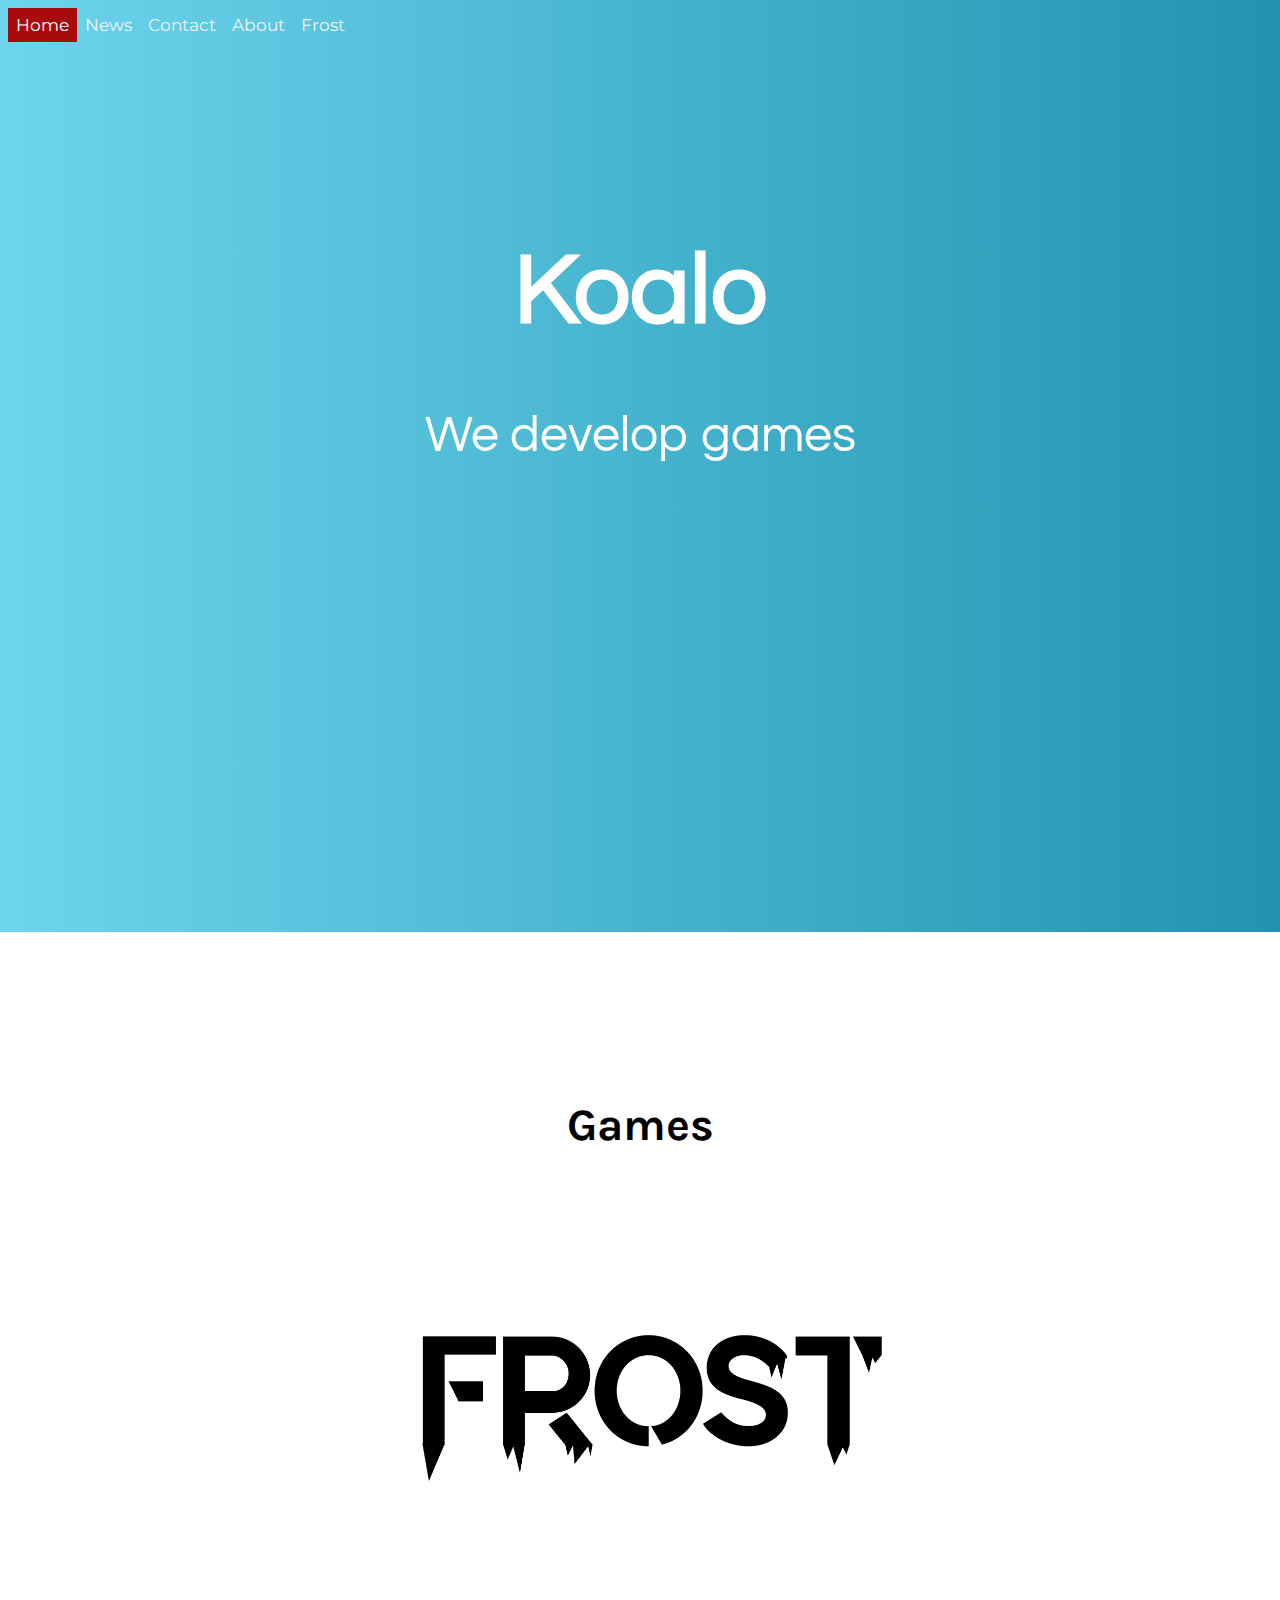
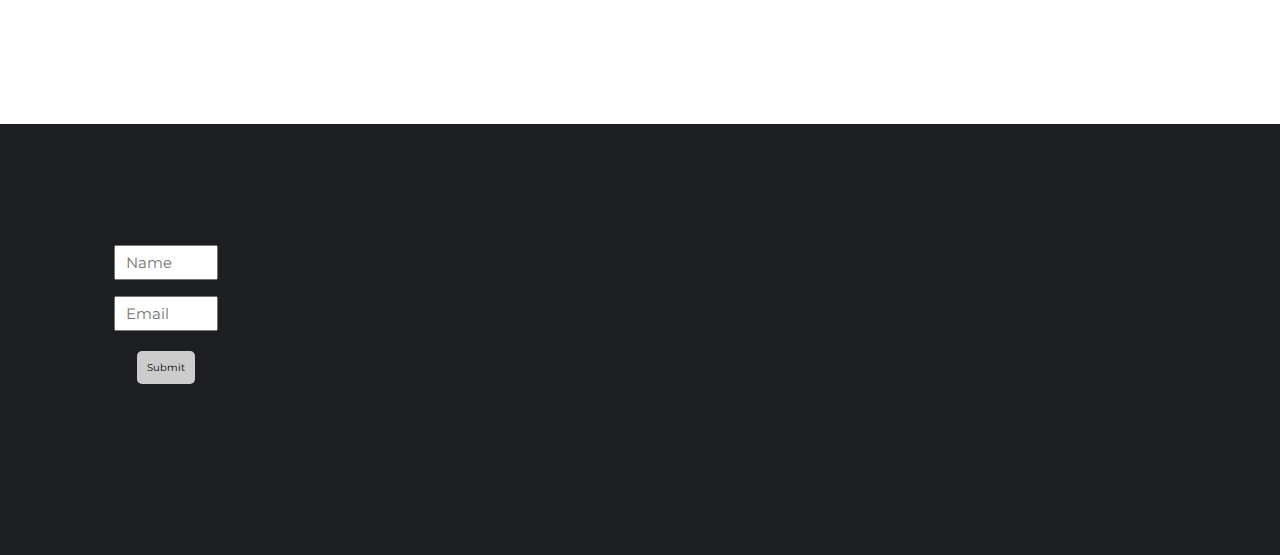
==== index.html @ 5f4abe74 "some more changes" ====
<!doctype html>
<html>
<head>
<meta charset="utf-8">
<title>Koalo</title>
<link rel="stylesheet" type="text/css" href="main.css">
<link href="https://fonts.googleapis.com/css?family=Karla|Montserrat|PT+Sans|Muli|Kanit|Questrial" rel="stylesheet">
<link rel="icon" 
      type="image/png" 
      href="KoalaLogoWhite.png">
</head>

<body>
 <!--

Hey you, yeh you, I see ya. Have a great day. Then again, if you're reading comments on this website, are you having a great day? Hmmmmm. Maybe buy the game? Just a thought
It's cool if you don't, but check it out here: [insert steam website]. Thanks, have a great day! (◕‿◕) 




🤗
 -->
 
		<div class="topnav">
				
				<a class="active" href="#home">Home</a>
				<a href="#news">News</a>
				<a href="#contact">Contact</a>
				<a href="#about">About</a>
				<a href="frost.html">Frost</a>
				
			  </div>
			  
<!--Banner Start-->
<section id="banner">
	
		<div class="inner">
		<h1 id="title">Koalo</h1>
			<p id="desc">We develop games</p>
		
			</div>
	</section>
	
	
	


<!--Main-->
	<div id="main">
			<!DOCTYPE html>
<html>
<head>
<meta name="viewport" content="width=device-width, initial-scale=1">
<style>
* {
  box-sizing: border-box;
}

/* Create four equal columns that floats next to each other */
.column {
  float: left;
  width: 25%;
  padding: 10px;
  height: 300px; /* Should be removed. Only for demonstration */
}

/* Clear floats after the columns */
.row:after {
  content: "";
  display: table;
  clear: both;
}
</style>
</head>
<body>

<h2>Games</h2>

<img src="FrostLogo.png" alt="Frost.png" style="width:512px;height:512px;">

  </div>
</div>

</body>
</html>

		
	</div>
	
	

	

	
		  <br>
			
			<!--Main-->
			
	<div id="other">
		
			<style>
					* {
						box-sizing: border-box;
					}
					
					/* Create four equal columns that floats next to each other */
					.column {
						float: left;
						width: 25%;
						padding: 10px;
						height: 300px; /* Should be removed. Only for demonstration */
					}
					
					/* Clear floats after the columns */
					.row:after {
						content: "";
						display: table;
						clear: both;
					}
					</style>
					</head>
					<body>
					
				
					
					<div class="row">
						<div class="column">
								<form action="/action_page.php">
								
									<input type="text" name="firstname" placeholder="Name">
									<br>
								
									<input type="text" name="lastname" placeholder="Email">
									<br><br>
									<input type="submit" value="Submit">
								</form> 
						</div>
						
								
							
						</div>
					</div>
		</div>
		
		
	
	
</body>
</html>
---- main.css ----
@charset "utf-8";
/* CSS Document */

body {
background: #2193b0; /* fallback for old browsers */
  background: -webkit-linear-gradient(to left, #2193b0, #6dd5ed); /* Chrome 10-25, Safari 5.1-6 */
  background: linear-gradient(to left, #2193b0, #6dd5ed); /* W3C, IE 10+/ Edge, Firefox 16+, Chrome 26+, Opera 12+, Safari 7+ */
}

#banner {
			-moz-align-items: center;
		-webkit-align-items: center;
		-ms-align-items: center;
		align-items: center;
		display: -moz-flex;
		display: -webkit-flex;
		display: -ms-flex;
		display: flex;
		-moz-justify-content: center;
		-webkit-justify-content: center;
		-ms-justify-content: center;
		justify-content: center;
		padding: 0em 4em 6em 4em;
		min-height: 100vh;
		background-image: url("../../images/banner.jpg");
		background-position: center;
		background-size: cover;
		background-repeat: no-repeat;
		border-top: 0;
		position: relative;
		text-align: center;
		font-size: 50px;
		color: white;
    font-family: 'Questrial', sans-serif;

		overflow: hidden;
	  
}

#main {
    padding: 4em 0 2em 0;
    align-self: center;
    background-color: white;
    color: black;
	/*	min-height: 10px; */
  box-sizing: border-box;
	font-family: 'Karla', sans-serif;
	color: black;
	font-size: 30px;
	text-align: center;
  
  outline: 10px solid white;
  
  margin: 0 auto;

		/*widows: 100px;*/
		align-content: center;
	
	
	
	}

		@media screen and (max-width: 736px) {

			#main {
				padding: 3em 0 1em 0;
				
			}

		

			@media screen and (max-width: 480px) {

				#main .inner {
					width: 95%;
				}

			}

	
	
	}

  #other {
    padding: 4em 0 2em 0;
    align-self: center;
    background-color: #1d1e21;
  
    color: white;
	/*	min-height: 10px; */
  box-sizing: border-box;
	font-family: 'Karla', sans-serif;
	color: white;
	font-size: 10px;
	text-align: center;
  
  outline: 63px solid #1d1e21;
  
  margin: 0 auto;

		/*widows: 100px;*/
		align-content: center;
	
	
	
	}

		@media screen and (max-width: 736px) {

			#main {
				padding: 3em 0 1em 0;
				
			}

		

			@media screen and (max-width: 480px) {

				#other .inner {
					width: 95%;
				}
       
			}

	
	
	}
#games {
	font-family: 'Karla', sans-serif;
	color: black;
	font-size: 30px;
	text-align: center;
	
	
	
}

#footer {
  font-family: 'Karla', sans-serif;
	color: white;
	font-size: 15px;
	text-align: center;
}
.main {
	
}
.inner {
  -webkit-animation-name: bounceInUp;
  animation-name: bounceInUp;
  -webkit-animation-duration: 1s;
  animation-duration: 1s;
  -webkit-animation-fill-mode: both;
  animation-fill-mode: both;
  }
  @-webkit-keyframes bounceInUp {
  0%, 60%, 75%, 90%, 100% {
  -webkit-transition-timing-function: cubic-bezier(0.215, 0.610, 0.355, 1.000);
  transition-timing-function: cubic-bezier(0.215, 0.610, 0.355, 1.000);
  }
  0% {
  opacity: 0;
  -webkit-transform: translate3d(0, 3000px, 0);
  transform: translate3d(0, 3000px, 0);
  }
  60% {
  opacity: 1;
  -webkit-transform: translate3d(0, -20px, 0);
  transform: translate3d(0, -20px, 0);
  }
  75% {
  -webkit-transform: translate3d(0, 10px, 0);
  transform: translate3d(0, 10px, 0);
  }
  90% {
  -webkit-transform: translate3d(0, -5px, 0);
  transform: translate3d(0, -5px, 0);
  }
  100% {
  -webkit-transform: translate3d(0, 0, 0);
  transform: translate3d(0, 0, 0);
  }
  }
  @keyframes bounceInUp {
  0%, 60%, 75%, 90%, 100% {
  -webkit-transition-timing-function: cubic-bezier(0.215, 0.610, 0.355, 1.000);
  transition-timing-function: cubic-bezier(0.215, 0.610, 0.355, 1.000);
  }
  0% {
  opacity: 0;
  -webkit-transform: translate3d(0, 3000px, 0);
  transform: translate3d(0, 3000px, 0);
  }
  60% {
  opacity: 1;
  -webkit-transform: translate3d(0, -20px, 0);
  transform: translate3d(0, -20px, 0);
  }
  75% {
  -webkit-transform: translate3d(0, 10px, 0);
  transform: translate3d(0, 10px, 0);
  }
  90% {
  -webkit-transform: translate3d(0, -5px, 0);
  transform: translate3d(0, -5px, 0);
  }
  100% {
  -webkit-transform: translate3d(0, 0, 0);
  transform: translate3d(0, 0, 0);
  }
  }

/* Add a black background color to the top navigation */
.topnav {
  
  overflow: hidden;
}

/* Style the links inside the navigation bar */
.topnav a {
  float: left;
  color: #f2f2f2;
  text-align: center;
  padding: 7px 8px;
  text-decoration: none;
  font-size: 17px;
  font-family: 'Montserrat', sans-serif;
}

/* Change the color of links on hover */
.topnav a:hover {
  
}

/* Add a color to the active/current link */
.topnav a.active {
  background-color: #a80b0b;
  color: white;
}

/*login section lel*/
/* Add a black background color to the top navigation */
.login {
  
  overflow: hidden;
}

/* Style the links inside the navigation bar */
.login a {
  float: right;
  color: #f2f2f2;
  text-align: center;
  padding: 7px 8px;
  text-decoration: none;
  font-size: 17px;
  font-family: 'Montserrat', sans-serif;
}

/* Change the color of links on hover */
.login a:hover {
  
}

/* Add a color to the active/current link */
.login a.active {
  background-color: #a80b0b;
  color: white;
}

input[type=text] {
  width: 35%;
  padding: 6px 10px;
  margin: 8px 0;
  box-sizing: border-box;
  text-align: center;
  font-family: 'Montserrat', sans-serif;
  font-size: 15px;
  text-align: left;
}

input[type=submit] {

  padding:10px 10px; 
  background:#ccc; 
  border:0 none;
  cursor:pointer;
  -webkit-border-radius: 5px;
  border-radius: 5px; 
  font-size: 10px;
   font-family: 'Montserrat', sans-serif;

}

#fname {
  font-family: 'Montserrat', sans-serif;
  font-size: 15px;
}


/*** Works on common browsers ***/
::selection {
  background-color: #272a2d;
  color: white;
}

/*** Mozilla based browsers ***/
::-moz-selection {
  background-color: #272a2d;
  color: #fff;
}

/***For Other Browsers ***/
::-o-selection {
  background-color: #272a2d;
  color: #fff;
}

::-ms-selection {
  background-color: #272a2d;
  color: #fff;
}

/*** For Webkit ***/
::-webkit-selection {
  background-color: #272a2d;
  color: #fff;
}
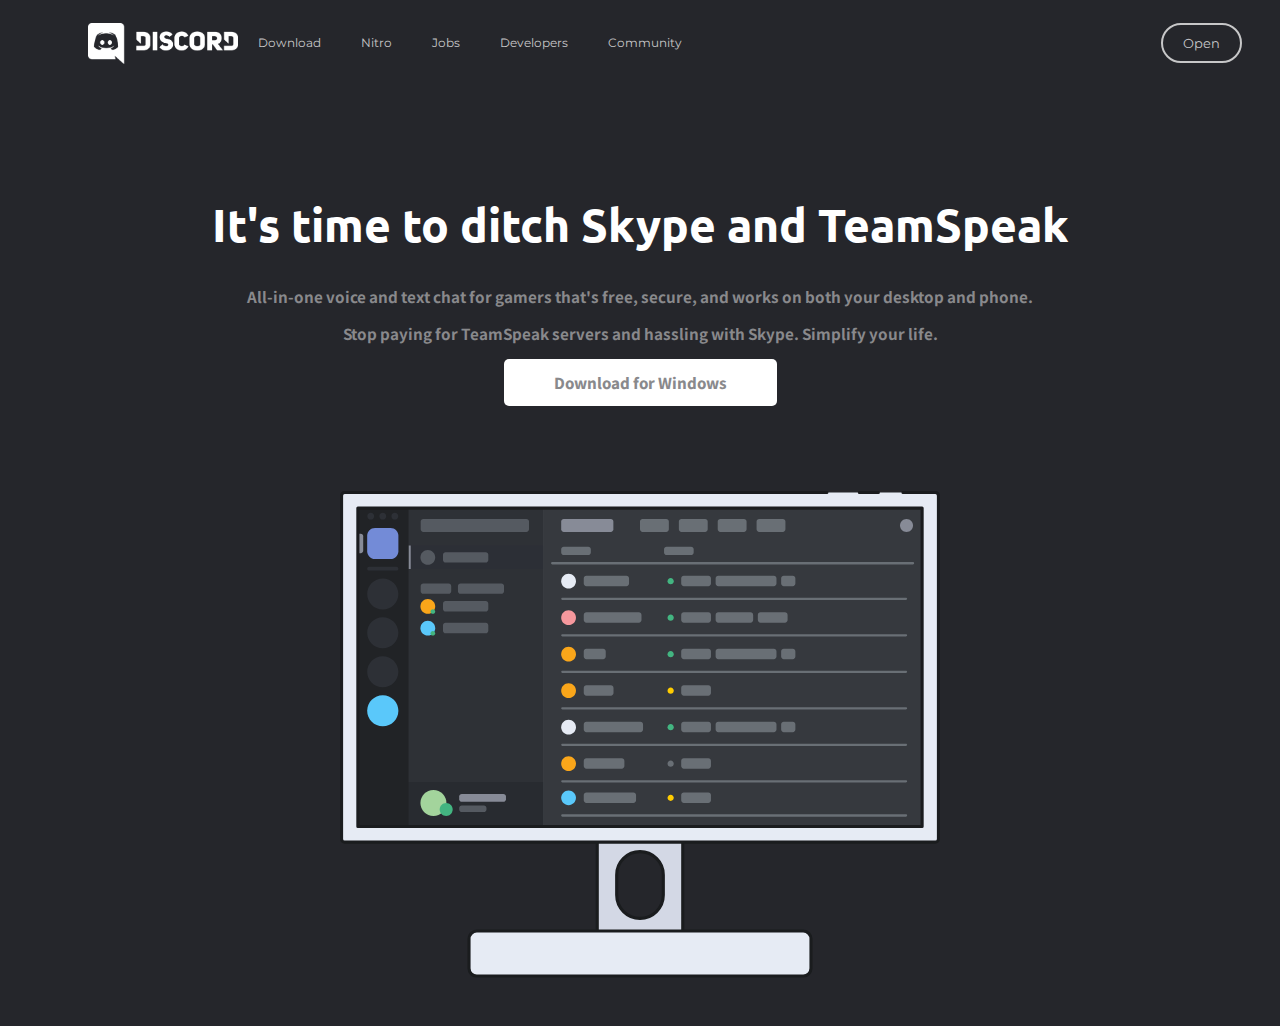
==== commit f9b9cccd: "Literally New Website" ====
--- a/index.html
+++ b/index.html
@@ -1,150 +1,108 @@
-<!doctype html>
-<html>
-<head>
-<meta charset="utf-8">
-<title>Koalo</title>
-<link rel="stylesheet" type="text/css" href="main.css">
-<link href="https://fonts.googleapis.com/css?family=Karla|Montserrat|PT+Sans|Muli|Kanit|Questrial" rel="stylesheet">
-<link rel="icon" 
-      type="image/png" 
-      href="KoalaLogoWhite.png">
-</head>
-
-<body>
- <!--
-
-Hey you, yeh you, I see ya. Have a great day. Then again, if you're reading comments on this website, are you having a great day? Hmmmmm. Maybe buy the game? Just a thought
-It's cool if you don't, but check it out here: [insert steam website]. Thanks, have a great day! (◕‿◕) 
-
-
-
-
-🤗
- -->
- 
-		<div class="topnav">
-				
-				<a class="active" href="#home">Home</a>
-				<a href="#news">News</a>
-				<a href="#contact">Contact</a>
-				<a href="#about">About</a>
-				<a href="frost.html">Frost</a>
-				
-			  </div>
-			  
-<!--Banner Start-->
-<section id="banner">
-	
-		<div class="inner">
-		<h1 id="title">Koalo</h1>
-			<p id="desc">We develop games</p>
-		
-			</div>
-	</section>
-	
-	
-	
-
-
-<!--Main-->
-	<div id="main">
-			<!DOCTYPE html>
-<html>
-<head>
-<meta name="viewport" content="width=device-width, initial-scale=1">
-<style>
-* {
-  box-sizing: border-box;
-}
-
-/* Create four equal columns that floats next to each other */
-.column {
-  float: left;
-  width: 25%;
-  padding: 10px;
-  height: 300px; /* Should be removed. Only for demonstration */
-}
-
-/* Clear floats after the columns */
-.row:after {
-  content: "";
-  display: table;
-  clear: both;
-}
-</style>
-</head>
-<body>
-
-<h2>Games</h2>
-
-<img src="FrostLogo.png" alt="Frost.png" style="width:512px;height:512px;">
-
-  </div>
-</div>
-
-</body>
-</html>
-
-		
-	</div>
-	
-	
-
-	
-
-	
-		  <br>
-			
-			<!--Main-->
-			
-	<div id="other">
-		
-			<style>
-					* {
-						box-sizing: border-box;
-					}
-					
-					/* Create four equal columns that floats next to each other */
-					.column {
-						float: left;
-						width: 25%;
-						padding: 10px;
-						height: 300px; /* Should be removed. Only for demonstration */
-					}
-					
-					/* Clear floats after the columns */
-					.row:after {
-						content: "";
-						display: table;
-						clear: both;
-					}
-					</style>
-					</head>
-					<body>
-					
-				
-					
-					<div class="row">
-						<div class="column">
-								<form action="/action_page.php">
-								
-									<input type="text" name="firstname" placeholder="Name">
-									<br>
-								
-									<input type="text" name="lastname" placeholder="Email">
-									<br><br>
-									<input type="submit" value="Submit">
-								</form> 
-						</div>
-						
-								
-							
-						</div>
-					</div>
-		</div>
-		
-		
-	
-	
-</body>
-</html>
+<!DOCTYPE html>
+<html lang="en">
+<head>
+    <meta charset="UTF-8">
+    <meta name="viewport" content="width=device-width, initial-scale=1.0">
+    <link rel="stylesheet" href="https://use.fontawesome.com/releases/v5.8.2/css/all.css" integrity="sha384-oS3vJWv+0UjzBfQzYUhtDYW+Pj2yciDJxpsK1OYPAYjqT085Qq/1cq5FLXAZQ7Ay" crossorigin="anonymous">
+    <link rel="stylesheet" type="text/css" href="main.css">
+    <link href="https://fonts.googleapis.com/css?family=Ubuntu:500|Montserrat|Noto+Sans+KR:100,300" rel="stylesheet">
+		<meta http-equiv="X-UA-Compatible" content="ie=edge">
+		<link rel="icon" 
+      type="image/png" 
+      href="icon-discord.png">
+    <title>Discord Clone </title>
+</head>
+<body>
+
+    <!--Header-->
+    
+    <div class="topnav">
+        
+            <img class="logo" src="discord.png" alt="Discord Logo">
+            <a class="active" href="#download">Download</a>
+            <a href="#nitro">Nitro</a>
+            <a href="#jobs">Jobs</a>
+            <a href="#developers">Developers</a>
+						<a href="#community">Community</a>
+						
+            <button class="open">Open</button>
+            <i class="fab fa-instagram"></i>
+            <i class="fab fa-facebook-square"></i>
+						<i class="fab fa-twitter"></i>
+						<a class="icon" onclick="myFunction()">
+							<i class="fa fa-bars"></i>
+            
+            
+          </div>
+
+    <!--Banner Start-->
+<section class="banner">
+	
+		<div class="inner">
+		<h1>It's time to ditch Skype and TeamSpeak</h1>
+			
+		
+			</div>
+	</section>
+	
+	
+<!--Main-->
+	<div class="main">
+		
+		
+		
+		
+		<h3>All-in-one voice and text chat for gamers 
+            that's free, secure, and works on both your desktop and phone.</h3>
+						<h3> Stop paying for TeamSpeak servers and hassling with Skype. Simplify your life.</h3>
+						<div class="downbtn">
+                <button class="download">Download for Windows</button>
+            </div>
+            
+            
+            <img class="desktop" src="Desktop.svg" alt="Discord Logo">
+            
+	</div>
+	
+	<br>
+	<br>
+	
+
+	
+	<style>
+			* {
+			  box-sizing: border-box;
+			}
+			
+			/* Create three equal columns that floats next to each other */
+			.column {
+			  float: left;
+			  width: 33.33%;
+			  padding: 1px;
+			  outline: 26px solid rgb(169, 226, 11);
+			  text-align: center;
+			  font-family: 'Montserrat', sans-serif;
+			  height: 540px; /* Should be removed. Only for demonstration */
+			}
+			
+			/* Clear floats after the columns */
+			.row:after {
+			  content: "";
+			  display: table;
+			  clear: both;
+			}
+			
+			/* Responsive layout - makes the three columns stack on top of each other instead of next to each other */
+			@media screen and (max-width: 600px) {
+			  .column {
+				width: 100%;
+			  }
+			}
+			</style>
+			</head>
+			<body>
+					
+			
+			
+</body>
+</html>--- a/main.css
+++ b/main.css
@@ -1,336 +1,195 @@
-@charset "utf-8";
-/* CSS Document */
-
-body {
-background: #2193b0; /* fallback for old browsers */
-  background: -webkit-linear-gradient(to left, #2193b0, #6dd5ed); /* Chrome 10-25, Safari 5.1-6 */
-  background: linear-gradient(to left, #2193b0, #6dd5ed); /* W3C, IE 10+/ Edge, Firefox 16+, Chrome 26+, Opera 12+, Safari 7+ */
-}
-
-#banner {
-			-moz-align-items: center;
-		-webkit-align-items: center;
-		-ms-align-items: center;
-		align-items: center;
-		display: -moz-flex;
-		display: -webkit-flex;
-		display: -ms-flex;
-		display: flex;
-		-moz-justify-content: center;
-		-webkit-justify-content: center;
-		-ms-justify-content: center;
-		justify-content: center;
-		padding: 0em 4em 6em 4em;
-		min-height: 100vh;
-		background-image: url("../../images/banner.jpg");
-		background-position: center;
-		background-size: cover;
-		background-repeat: no-repeat;
-		border-top: 0;
-		position: relative;
-		text-align: center;
-		font-size: 50px;
-		color: white;
-    font-family: 'Questrial', sans-serif;
-
-		overflow: hidden;
-	  
-}
-
-#main {
-    padding: 4em 0 2em 0;
-    align-self: center;
-    background-color: white;
-    color: black;
-	/*	min-height: 10px; */
-  box-sizing: border-box;
-	font-family: 'Karla', sans-serif;
-	color: black;
-	font-size: 30px;
-	text-align: center;
-  
-  outline: 10px solid white;
-  
-  margin: 0 auto;
-
-		/*widows: 100px;*/
-		align-content: center;
-	
-	
-	
-	}
-
-		@media screen and (max-width: 736px) {
-
-			#main {
-				padding: 3em 0 1em 0;
-				
-			}
-
-		
-
-			@media screen and (max-width: 480px) {
-
-				#main .inner {
-					width: 95%;
-				}
-
-			}
-
-	
-	
-	}
-
-  #other {
-    padding: 4em 0 2em 0;
-    align-self: center;
-    background-color: #1d1e21;
-  
-    color: white;
-	/*	min-height: 10px; */
-  box-sizing: border-box;
-	font-family: 'Karla', sans-serif;
-	color: white;
-	font-size: 10px;
-	text-align: center;
-  
-  outline: 63px solid #1d1e21;
-  
-  margin: 0 auto;
-
-		/*widows: 100px;*/
-		align-content: center;
-	
-	
-	
-	}
-
-		@media screen and (max-width: 736px) {
-
-			#main {
-				padding: 3em 0 1em 0;
-				
-			}
-
-		
-
-			@media screen and (max-width: 480px) {
-
-				#other .inner {
-					width: 95%;
-				}
-       
-			}
-
-	
-	
-	}
-#games {
-	font-family: 'Karla', sans-serif;
-	color: black;
-	font-size: 30px;
-	text-align: center;
-	
-	
-	
-}
-
-#footer {
-  font-family: 'Karla', sans-serif;
-	color: white;
-	font-size: 15px;
-	text-align: center;
-}
-.main {
-	
-}
-.inner {
-  -webkit-animation-name: bounceInUp;
-  animation-name: bounceInUp;
-  -webkit-animation-duration: 1s;
-  animation-duration: 1s;
-  -webkit-animation-fill-mode: both;
-  animation-fill-mode: both;
-  }
-  @-webkit-keyframes bounceInUp {
-  0%, 60%, 75%, 90%, 100% {
-  -webkit-transition-timing-function: cubic-bezier(0.215, 0.610, 0.355, 1.000);
-  transition-timing-function: cubic-bezier(0.215, 0.610, 0.355, 1.000);
-  }
-  0% {
-  opacity: 0;
-  -webkit-transform: translate3d(0, 3000px, 0);
-  transform: translate3d(0, 3000px, 0);
-  }
-  60% {
-  opacity: 1;
-  -webkit-transform: translate3d(0, -20px, 0);
-  transform: translate3d(0, -20px, 0);
-  }
-  75% {
-  -webkit-transform: translate3d(0, 10px, 0);
-  transform: translate3d(0, 10px, 0);
-  }
-  90% {
-  -webkit-transform: translate3d(0, -5px, 0);
-  transform: translate3d(0, -5px, 0);
-  }
-  100% {
-  -webkit-transform: translate3d(0, 0, 0);
-  transform: translate3d(0, 0, 0);
-  }
-  }
-  @keyframes bounceInUp {
-  0%, 60%, 75%, 90%, 100% {
-  -webkit-transition-timing-function: cubic-bezier(0.215, 0.610, 0.355, 1.000);
-  transition-timing-function: cubic-bezier(0.215, 0.610, 0.355, 1.000);
-  }
-  0% {
-  opacity: 0;
-  -webkit-transform: translate3d(0, 3000px, 0);
-  transform: translate3d(0, 3000px, 0);
-  }
-  60% {
-  opacity: 1;
-  -webkit-transform: translate3d(0, -20px, 0);
-  transform: translate3d(0, -20px, 0);
-  }
-  75% {
-  -webkit-transform: translate3d(0, 10px, 0);
-  transform: translate3d(0, 10px, 0);
-  }
-  90% {
-  -webkit-transform: translate3d(0, -5px, 0);
-  transform: translate3d(0, -5px, 0);
-  }
-  100% {
-  -webkit-transform: translate3d(0, 0, 0);
-  transform: translate3d(0, 0, 0);
-  }
-  }
-
-/* Add a black background color to the top navigation */
-.topnav {
-  
-  overflow: hidden;
-}
-
-/* Style the links inside the navigation bar */
-.topnav a {
-  float: left;
-  color: #f2f2f2;
-  text-align: center;
-  padding: 7px 8px;
-  text-decoration: none;
-  font-size: 17px;
-  font-family: 'Montserrat', sans-serif;
-}
-
-/* Change the color of links on hover */
-.topnav a:hover {
-  
-}
-
-/* Add a color to the active/current link */
-.topnav a.active {
-  background-color: #a80b0b;
-  color: white;
-}
-
-/*login section lel*/
-/* Add a black background color to the top navigation */
-.login {
-  
-  overflow: hidden;
-}
-
-/* Style the links inside the navigation bar */
-.login a {
-  float: right;
-  color: #f2f2f2;
-  text-align: center;
-  padding: 7px 8px;
-  text-decoration: none;
-  font-size: 17px;
-  font-family: 'Montserrat', sans-serif;
-}
-
-/* Change the color of links on hover */
-.login a:hover {
-  
-}
-
-/* Add a color to the active/current link */
-.login a.active {
-  background-color: #a80b0b;
-  color: white;
-}
-
-input[type=text] {
-  width: 35%;
-  padding: 6px 10px;
-  margin: 8px 0;
-  box-sizing: border-box;
-  text-align: center;
-  font-family: 'Montserrat', sans-serif;
-  font-size: 15px;
-  text-align: left;
-}
-
-input[type=submit] {
-
-  padding:10px 10px; 
-  background:#ccc; 
-  border:0 none;
-  cursor:pointer;
-  -webkit-border-radius: 5px;
-  border-radius: 5px; 
-  font-size: 10px;
-   font-family: 'Montserrat', sans-serif;
-
-}
-
-#fname {
-  font-family: 'Montserrat', sans-serif;
-  font-size: 15px;
-}
-
-
-/*** Works on common browsers ***/
-::selection {
-  background-color: #272a2d;
-  color: white;
-}
-
-/*** Mozilla based browsers ***/
-::-moz-selection {
-  background-color: #272a2d;
-  color: #fff;
-}
-
-/***For Other Browsers ***/
-::-o-selection {
-  background-color: #272a2d;
-  color: #fff;
-}
-
-::-ms-selection {
-  background-color: #272a2d;
-  color: #fff;
-}
-
-/*** For Webkit ***/
-::-webkit-selection {
-  background-color: #272a2d;
-  color: #fff;
-}
-
-
-
-
-
-
-
-
-
-
+body {
+    background-color: #25262b;
+}
+
+.logo {
+
+    width: 150px;
+    height: auto;
+    float:left; 
+     margin:0;
+     
+}
+/* Add a black background color to the top navigation */
+.topnav {
+    padding-top: 15px;
+    padding-right: 30px;
+    padding-bottom: 50px;
+    padding-left: 80px;
+    overflow: hidden;
+  }
+  
+  /* Style the links inside the navigation bar */
+  .topnav a {
+      float: left;
+  padding: 20px;
+  padding-top: 20px;
+  padding-left: 20px;
+    color: #c7c7c8;
+    text-align: center;
+    padding: 12px 20px;
+    text-decoration: none;
+    font-size: 12px;
+    font-family: 'Montserrat', sans-serif;
+  }
+  
+  /* Change the color of links on hover */
+  .topnav a:hover {
+    color: white;
+    transition: ease-in: 0.4s;
+    -webkit-transition: ease-in 0.4ss;
+  }
+  .fa-twitter {
+    float: right;
+    padding-top: 10px;
+    color: white;
+    font-size: 20px;
+}
+.fa-facebook-square {
+    padding-left: 20px;
+    padding-top: 10px;
+    float: right;
+    color: white;
+    font-size: 20px;
+}
+.fa-instagram {
+    padding-left: 20px;
+    padding-right: 20px;
+    padding-top: 10px;
+    float: right;
+    color: white;
+    font-size: 20px;
+}
+  
+.open {
+    padding-top: 10px;
+    
+    padding-left: 20px;
+    justify-content: center;
+    padding-bottom: 10px;
+    padding-left: 20px;
+    padding-right: 20px;
+    outline: none;
+    cursor: pointer;
+    border-radius: 20px;
+    border: solid #c7c7c8 2px;
+    background-color: transparent;
+    color: #c7c7c8;
+    font-family: 'Montserrat', sans-serif;
+    float: right;
+}
+
+#title {
+    color: white;
+    text-align: center;
+    padding-top: 50px;
+}
+
+.banner {
+    color: white;
+    padding-top: 50px;
+    text-align: center;
+    justify-content: center;
+    font-size: 23px;
+    font-family: 'Ubuntu', sans-serif;
+}
+.main {
+    color: rgb(137,137,140);
+    justify-content: center;
+    text-align: center;
+    padding-top: -50px;
+    
+    
+    font-family: 'Noto Sans KR', sans-serif;
+    font-size: 13px;
+
+    
+}
+.desktop {
+
+    width: 600px;
+    height: auto;
+    padding-top: 85px;
+    align-content: center; 
+     margin:0;
+     
+}
+.download {
+    background-color: white;
+    padding-top: 13px;
+    padding-bottom: 13px;
+    padding-left: 50px;
+    padding-right: 50px;
+    border-radius: 5px;
+    outline: none;
+    cursor: pointer;
+    border: none;
+    font-family: 'Noto Sans KR', sans-serif;
+    font-weight: 800;
+    font-size: 15px;
+    color: rgb(137,137,140);
+}
+
+.downbtn {
+   
+}
+.opendsc {
+    background-color: rgb(114,136,218);
+    padding-top: 13px;
+    padding-bottom: 13px;
+    padding-left: 50px;
+    padding-right: 50px;
+    border-radius: 5px;
+    outline: none;
+    cursor: pointer;
+    border: none;
+    font-family: 'Noto Sans KR', sans-serif;
+    font-weight: 800;
+    font-size: 15px;
+    color: white;
+}
+.openbtn {
+    padding-left: 300px;
+    padding-top: -80px;
+}
+@media screen and (max-width: 800px) {
+    .main {
+      width: 100%; /* The width is 100%, when the viewport is 800px or smaller */
+    }
+  }
+  @media screen and (max-width: 800px) {
+    .desktop {
+      width: 100%; /* The width is 100%, when the viewport is 800px or smaller */
+    }
+  }
+  @media screen and (max-width: 800px) {
+    .topnav {
+      width: 100%; /* The width is 100%, when the viewport is 800px or smaller */
+    }
+  }
+  .topnav .icon {
+    display: none;
+  }
+  @media screen and (max-width: 600px) {
+    .topnav a:not(:first-child) {display: none;}
+    .topnav a.icon {
+      float: right;
+      display: block;
+    }
+  }
+  
+  /* The "responsive" class is added to the topnav with JavaScript when the user clicks on the icon. This class makes the topnav look good on small screens (display the links vertically instead of horizontally) */
+  @media screen and (max-width: 600px) {
+    .topnav.responsive {position: relative;}
+    .topnav.responsive a.icon {
+      position: absolute;
+      right: 0;
+      top: 0;
+    }
+    .topnav.responsive a {
+      float: none;
+      display: block;
+      text-align: left;
+    }
+  }
+  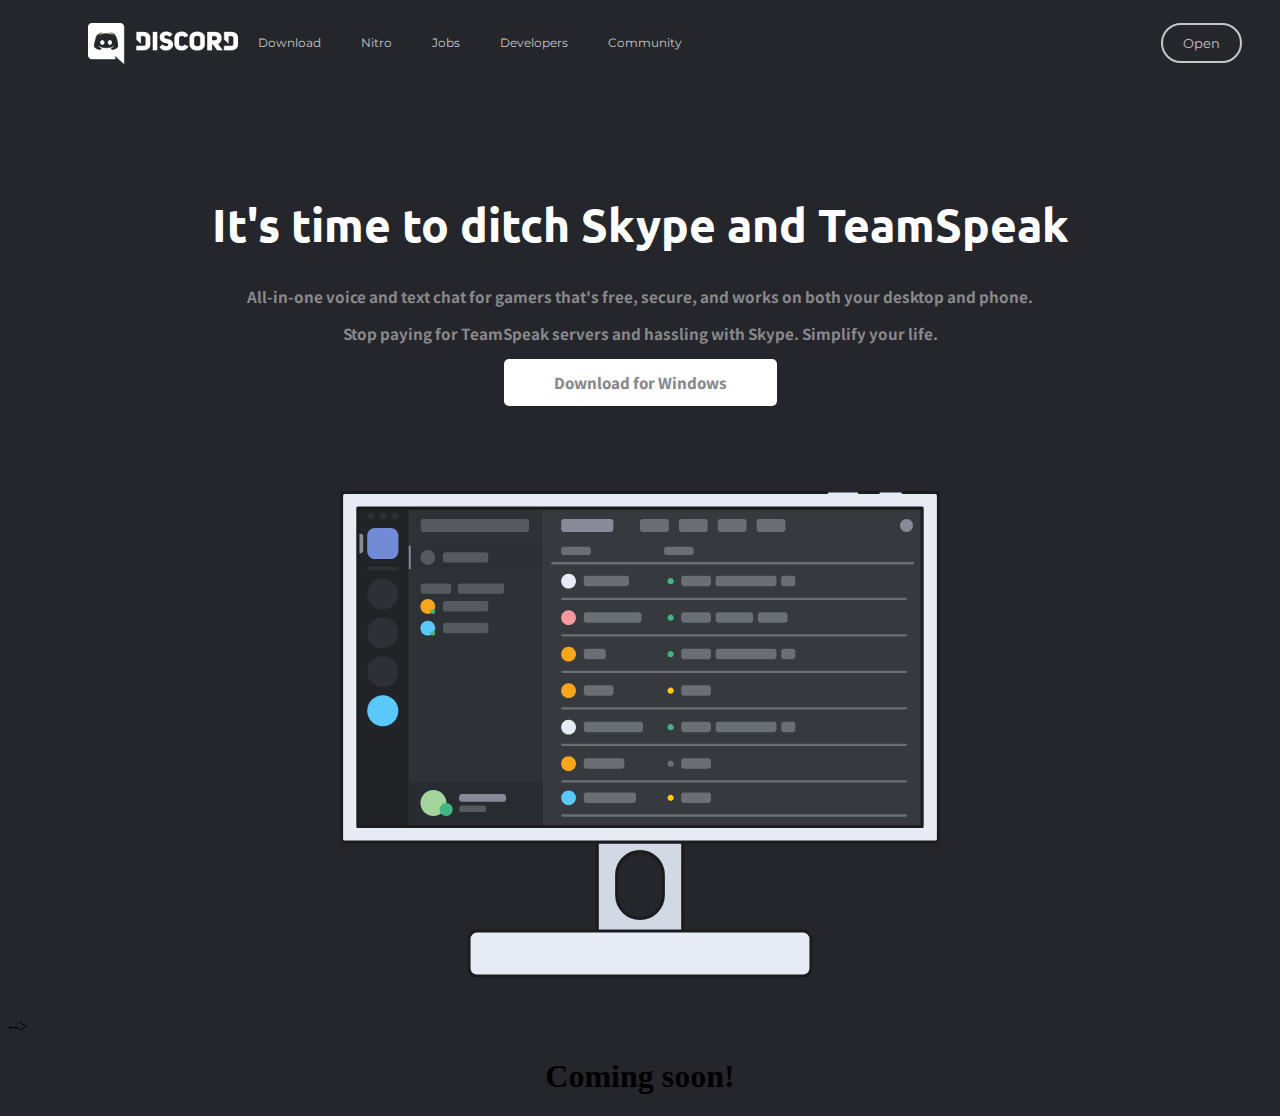
==== commit faf34aaa: "Update index.html" ====
--- a/index.html
+++ b/index.html
@@ -10,10 +10,10 @@
 		<link rel="icon" 
       type="image/png" 
       href="icon-discord.png">
-    <title>Discord Clone </title>
+    <title>Comign soon!</title>
 </head>
 <body>
-
+<!--
     <!--Header-->
     
     <div class="topnav">
@@ -68,7 +68,9 @@
 	<br>
 	
 
-	
+	-->
+	    
+	    <h1 style="text-align: center; font-family: "Comic Sans MS", "Comic Sans", cursive;">Coming soon!</h1>
 	<style>
 			* {
 			  box-sizing: border-box;
@@ -105,4 +107,4 @@
 			
 			
 </body>
-</html>+</html>
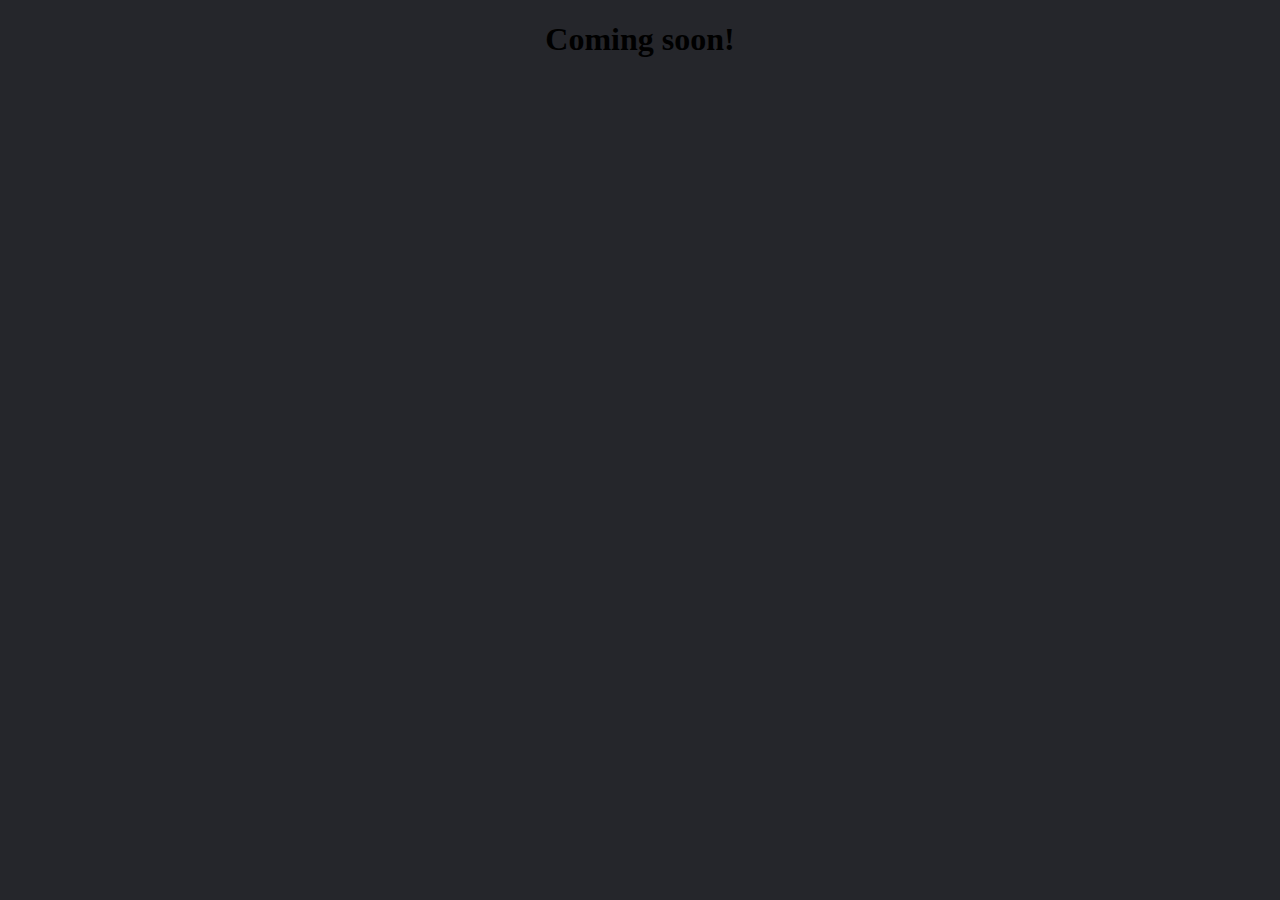
==== commit 8a31dfff: "Update index.html" ====
--- a/index.html
+++ b/index.html
@@ -13,63 +13,7 @@
     <title>Comign soon!</title>
 </head>
 <body>
-<!--
-    <!--Header-->
-    
-    <div class="topnav">
-        
-            <img class="logo" src="discord.png" alt="Discord Logo">
-            <a class="active" href="#download">Download</a>
-            <a href="#nitro">Nitro</a>
-            <a href="#jobs">Jobs</a>
-            <a href="#developers">Developers</a>
-						<a href="#community">Community</a>
-						
-            <button class="open">Open</button>
-            <i class="fab fa-instagram"></i>
-            <i class="fab fa-facebook-square"></i>
-						<i class="fab fa-twitter"></i>
-						<a class="icon" onclick="myFunction()">
-							<i class="fa fa-bars"></i>
-            
-            
-          </div>
 
-    <!--Banner Start-->
-<section class="banner">
-	
-		<div class="inner">
-		<h1>It's time to ditch Skype and TeamSpeak</h1>
-			
-		
-			</div>
-	</section>
-	
-	
-<!--Main-->
-	<div class="main">
-		
-		
-		
-		
-		<h3>All-in-one voice and text chat for gamers 
-            that's free, secure, and works on both your desktop and phone.</h3>
-						<h3> Stop paying for TeamSpeak servers and hassling with Skype. Simplify your life.</h3>
-						<div class="downbtn">
-                <button class="download">Download for Windows</button>
-            </div>
-            
-            
-            <img class="desktop" src="Desktop.svg" alt="Discord Logo">
-            
-	</div>
-	
-	<br>
-	<br>
-	
-
-	-->
-	    
 	    <h1 style="text-align: center; font-family: "Comic Sans MS", "Comic Sans", cursive;">Coming soon!</h1>
 	<style>
 			* {
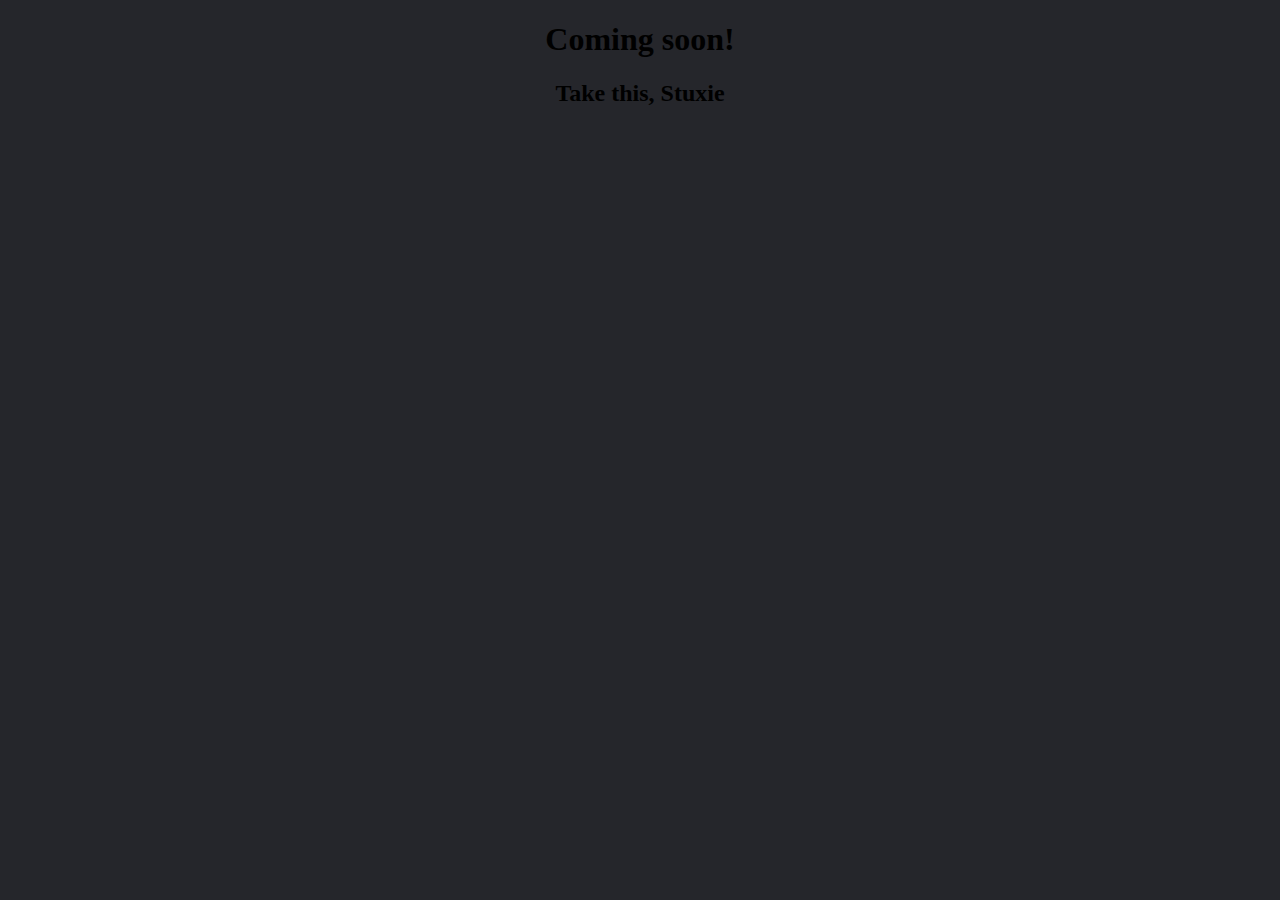
==== commit 938cc286: "Update index.html" ====
--- a/index.html
+++ b/index.html
@@ -7,14 +7,15 @@
     <link rel="stylesheet" type="text/css" href="main.css">
     <link href="https://fonts.googleapis.com/css?family=Ubuntu:500|Montserrat|Noto+Sans+KR:100,300" rel="stylesheet">
 		<meta http-equiv="X-UA-Compatible" content="ie=edge">
-		<link rel="icon" 
+<!-- 		<link rel="icon" 
       type="image/png" 
-      href="icon-discord.png">
-    <title>Comign soon!</title>
+      href="icon-discord.png"> -->
+    <title>Coming soon!</title>
 </head>
 <body>
 
-	    <h1 style="text-align: center; font-family: "Comic Sans MS", "Comic Sans", cursive;">Coming soon!</h1>
+	    <h1 style="colour: white;text-align: center; font-family: "Comic Sans MS", "Comic Sans", cursive; color: white;">Coming soon!</h1>
+	<h2 style="text-align: center; colour: white;">Take this, Stuxie</h2>
 	<style>
 			* {
 			  box-sizing: border-box;
--- a/main.css
+++ b/main.css
@@ -192,4 +192,64 @@
       text-align: left;
     }
   }
-  +  
+
+/*
+
+<!--
+    <!--Header-->
+    
+    <div class="topnav">
+        
+            <img class="logo" src="discord.png" alt="Discord Logo">
+            <a class="active" href="#download">Download</a>
+            <a href="#nitro">Nitro</a>
+            <a href="#jobs">Jobs</a>
+            <a href="#developers">Developers</a>
+						<a href="#community">Community</a>
+						
+            <button class="open">Open</button>
+            <i class="fab fa-instagram"></i>
+            <i class="fab fa-facebook-square"></i>
+						<i class="fab fa-twitter"></i>
+						<a class="icon" onclick="myFunction()">
+							<i class="fa fa-bars"></i>
+            
+            
+          </div>
+
+    <!--Banner Start-->
+<section class="banner">
+	
+		<div class="inner">
+		<h1>It's time to ditch Skype and TeamSpeak</h1>
+			
+		
+			</div>
+	</section>
+	
+	
+<!--Main-->
+	<div class="main">
+		
+		
+		
+		
+		<h3>All-in-one voice and text chat for gamers 
+            that's free, secure, and works on both your desktop and phone.</h3>
+						<h3> Stop paying for TeamSpeak servers and hassling with Skype. Simplify your life.</h3>
+						<div class="downbtn">
+                <button class="download">Download for Windows</button>
+            </div>
+            
+            
+            <img class="desktop" src="Desktop.svg" alt="Discord Logo">
+            
+	</div>
+	
+	<br>
+	<br>
+	
+
+	-->
+	    */
